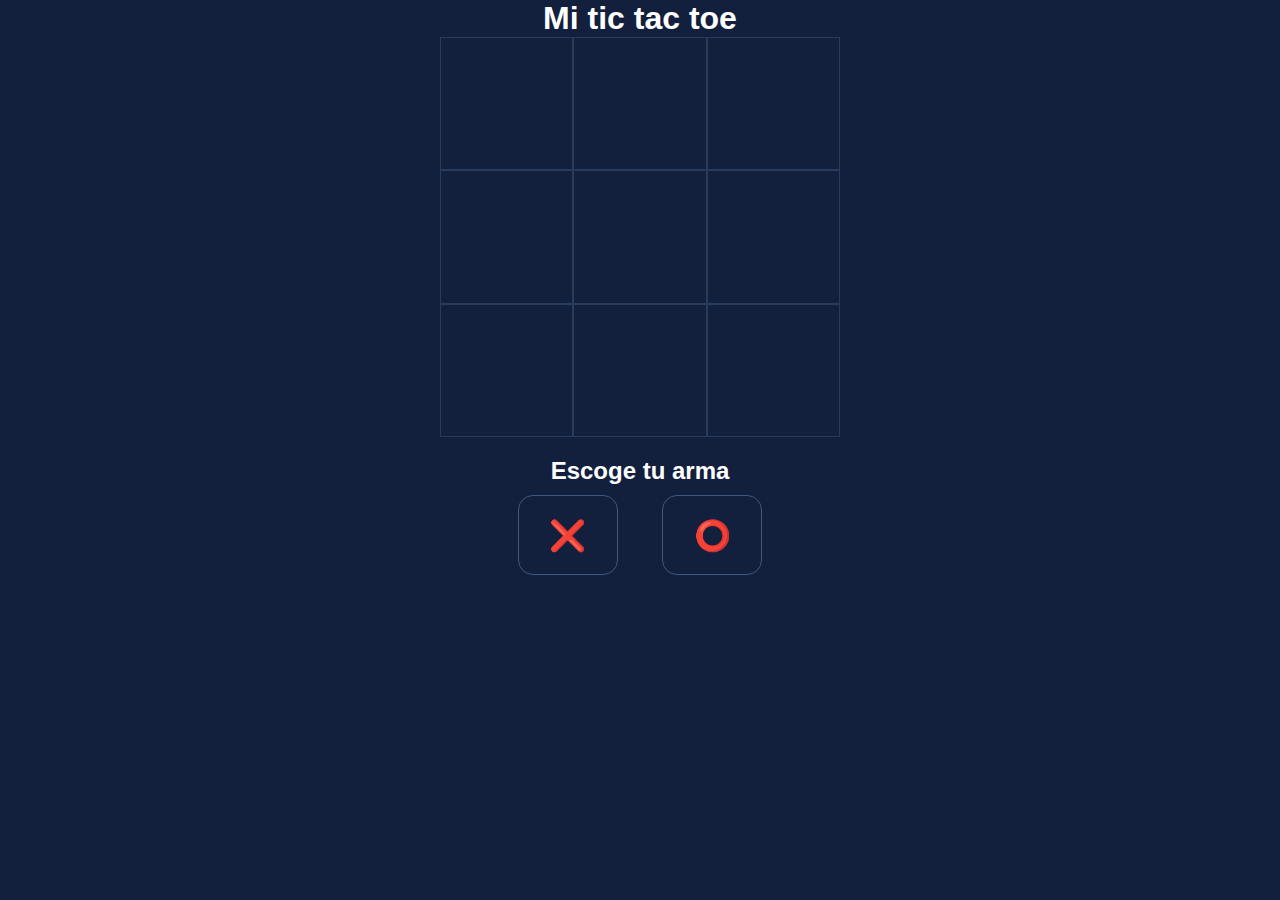
==== solution-nicojson/ticTacToe/index.html @ df09167e "files and directory update" ====
<!DOCTYPE html>
<html lang="en">

<head>
  <meta charset="UTF-8">
  <meta http-equiv="X-UA-Compatible" content="IE=edge">
  <meta name="viewport" content="width=device-width, initial-scale=1.0">
  <link rel="stylesheet" href="./src/styles.css">
  <title>Tic Tac Toe</title>
</head>

<body>
  <h1>Mi tic tac toe</h1>

  <section>
    <div class="board" id="board">

    </div>
    <div class="options">
      <p>Escoge tu arma</p>
      <button class="options--button">❌</button>
      <button class="options--button">⭕</button>
    </div>
  </section>


  <script src="./src/index.js"></script>
</body>

</html>
---- solution-nicojson/ticTacToe/src/styles.css ----
:root{
  --bg-color: #121f3d;
  --text-color: white;
  --border-color: #40587c;
  --button-text-color: rgb(131, 217, 136);
}

*{
  padding: 0;
  margin: 0;
  box-sizing: border-box;
}

body{
  background-color: var(--bg-color);
  color: var(--text-color);
  font-family: sans-serif;
}

h1{
  text-align: center;
}

.board{
  display: grid;
  margin: 0 auto;
  grid-template-columns: 1fr 1fr 1fr;
  grid-template-rows: 1fr 1fr 1fr;

  width: 400px;
  height: 400px;
  font-size: 40px;
}

.board div{
  display: flex;
  align-items: center;
  justify-content: center;
  border: 1px solid var(--border-color);
  transition: all .5s;
}

.board div:hover{
  background-color: var(--border-color);
}

.disabled{
  opacity: 0.5;
  cursor: not-allowed;
}

.options{
  text-align: center;
  margin: 20px 0;
}

.options p{
  font-size: 24px;
  font-weight: 900;
}

.options--button{
  font-size: 30px;
  border: 1px solid var(--border-color);
  background: transparent;
  border-radius: 15px;
  height: 80px;
  width: 100px;
  margin: 10px 20px;
}

.options--button:hover{
  cursor: pointer;
}

.options--button:disabled{
  cursor: not-allowed;

}
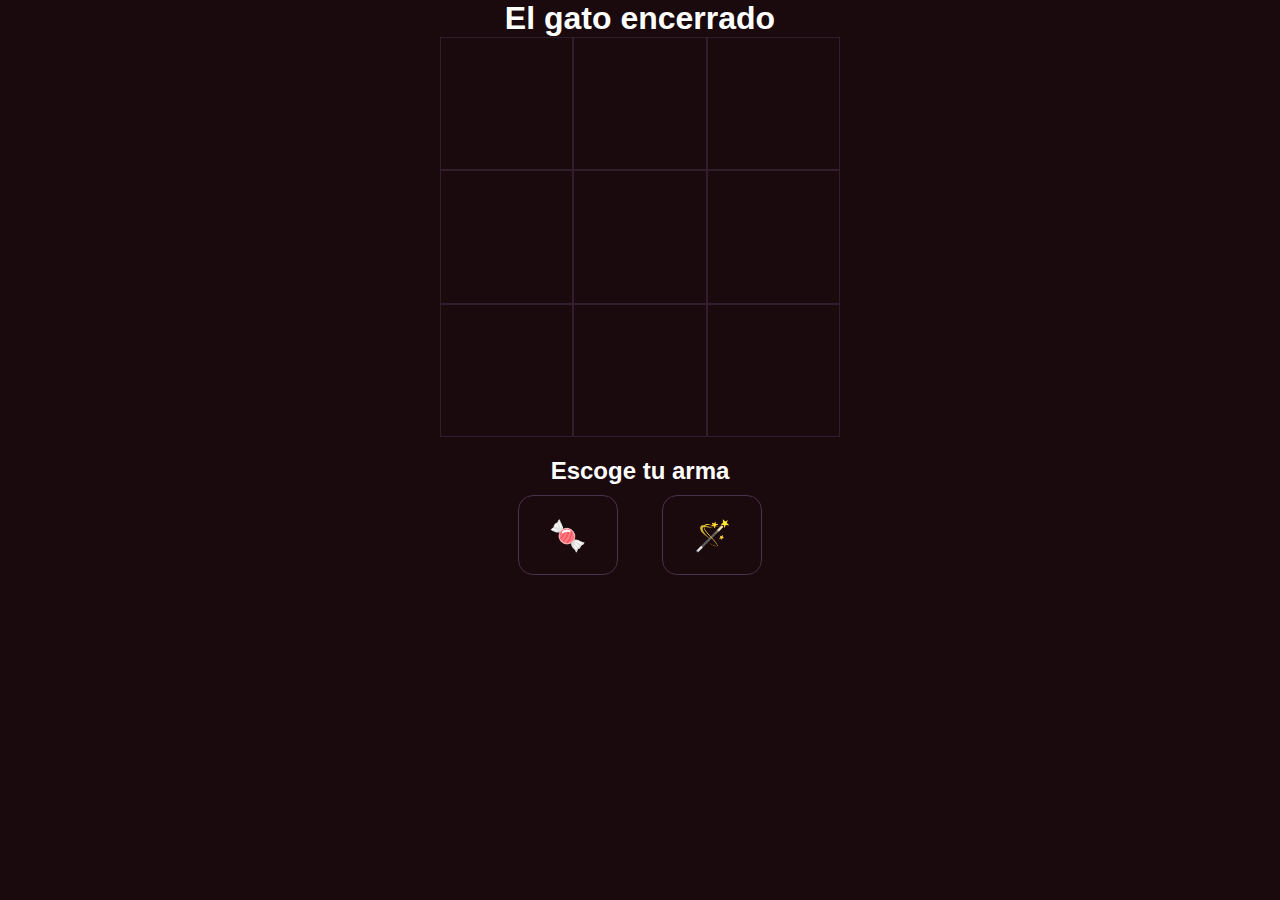
==== commit 07108683: "add UpperCase letters" ====
--- a/solution-nicojson/ticTacToe/index.html
+++ b/solution-nicojson/ticTacToe/index.html
@@ -6,21 +6,23 @@
   <meta http-equiv="X-UA-Compatible" content="IE=edge">
   <meta name="viewport" content="width=device-width, initial-scale=1.0">
   <link rel="stylesheet" href="./src/styles.css">
-  <title>Tic Tac Toe</title>
+  <title>gato-encerrado</title>
 </head>
 
 <body>
-  <h1>Mi tic tac toe</h1>
-
-  <section>
-    <div class="board" id="board">
-
-    </div>
-    <div class="options">
-      <p>Escoge tu arma</p>
-      <button class="options--button">❌</button>
-      <button class="options--button">⭕</button>
-    </div>
+  <main>
+    <h1>El gato encerrado</h1>
+  
+    <section>
+      <div class="board" id="board">
+  
+      </div>
+      <div class="options">
+        <p>Escoge tu arma</p>
+        <button class="options--button">🍬</button>
+        <button class="options--button">🪄</button>
+      </div>
+  </main>
   </section>
 
 
--- a/solution-nicojson/ticTacToe/src/styles.css
+++ b/solution-nicojson/ticTacToe/src/styles.css
@@ -1,8 +1,9 @@
 :root{
-  --bg-color: #121f3d;
+  --bg-color: #1a090d;
+  --bg-color-secondary: #ace894;
   --text-color: white;
-  --border-color: #40587c;
-  --button-text-color: rgb(131, 217, 136);
+  --border-color: #4a314d;
+  --button-text-color: #6b6570;
 }
 
 *{
